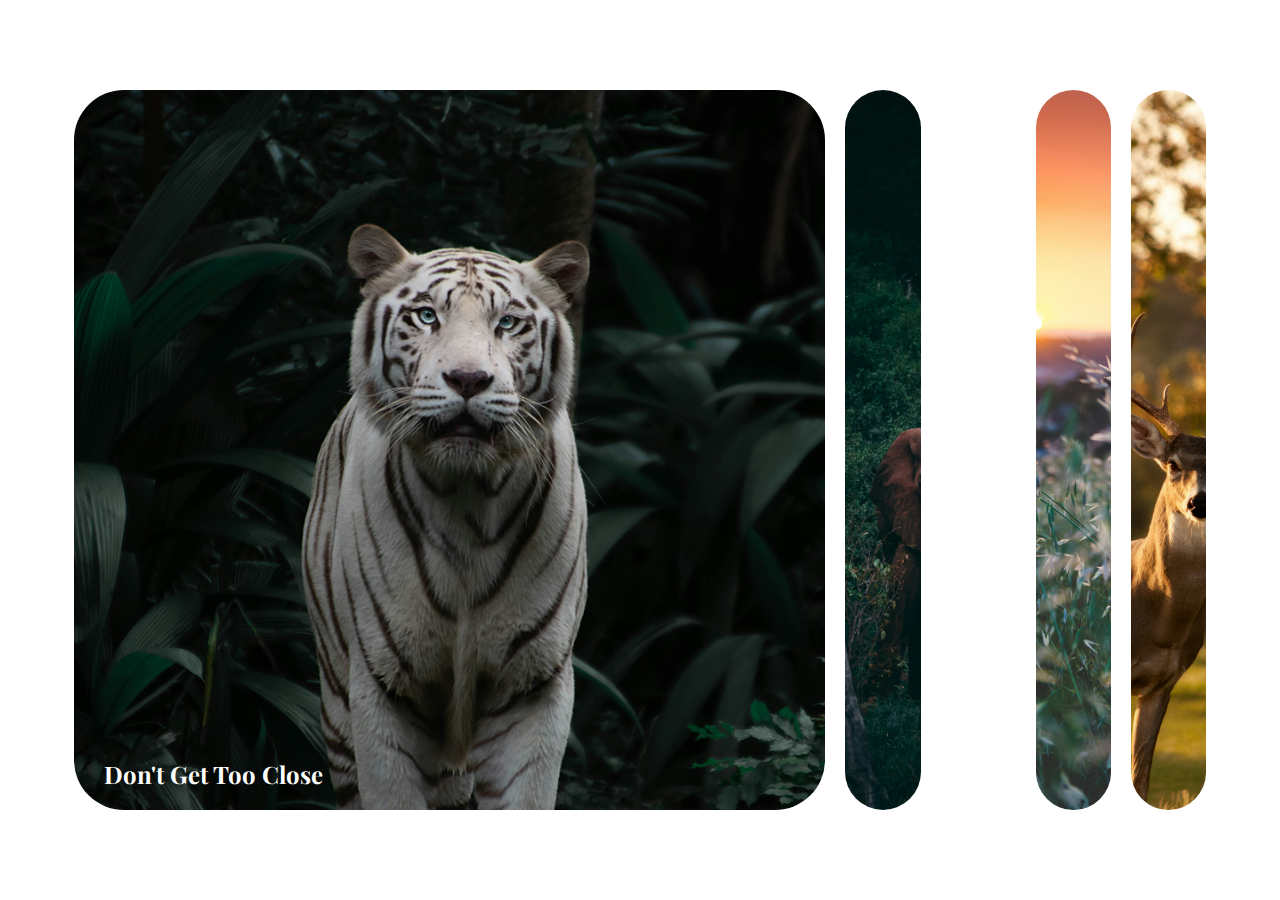
==== gallery.html @ a1c23e46 "fixed gallery" ====
<!DOCTYPE HTML>
<html lang="en">

    <head>
        <title>Gallery</title>
        <link rel="stylesheet" href="css/gallery.css">
    </head>

    <body>
        <div class="container">
            <div class="panel active" style="background-image: url('css/images/tiger.jpg')">
                <h3>Don't Get Too Close</h3>
            </div>
            <div class="panel" style="background-image: url('css/images/elephant.jpg')">
                <h3>The Elephant In The Room</h3>
            </div>
            <div class="panel" style="background-image: url('css/images/mountain.jpg')">
                <h3>Bird's Eye View</h3>
            </div>
            <div class="panel" style="background-image: url('css/images/flowers.jpg')">
                <h3>Floral Plains</h3>
            </div>
            <div class="panel" style="background-image: url('css/images/buck.jpg')">
                <h3>Don't Spook The Buck</h3>
            </div>
        </div>
    </body>

    <script src="js/gallery.js"></script>
</html>
---- css/gallery.css ----
@import url('https://fonts.googleapis.com/css2?family=Playfair+Display:ital,wght@0,400..900;1,400..900&display=swap');
*{
    box-sizing: border-box;
}

body {
height: 100vh;
display: flex;
align-items: center;
justify-content: center;
margin: 0;
font-family: "Playfair Display", serif;
}

.container {
    width: 90vw;
    display: flex;
}

.panel {
    background-size: cover;
    background-position: center;
    background-repeat: no-repeat;
    height: 80vh;
    border-radius: 50px;
    color: white;
    cursor: pointer;
    flex: 0.5;
    margin: 10px;
    position: relative;
    transition: flex 1s ease-in;
}

.panel.active{
    flex: 5;
}

.panel h3{
    font-size: 24px;
    position: absolute;
    left: 30px;
    bottom: 20px;
    margin: 0;
    opacity: 0;
}

.panel.active h3{
    opacity: 1;
    transition: opacity .5s ease-in .5s;
}


@media (max-width: 480px) {
    .panel:nth-of-type(4){
        display: none;
    }
    .panel:nth-of-type(5){
        display:none;
    }
    .container{
        width: 100vw;
    }
}
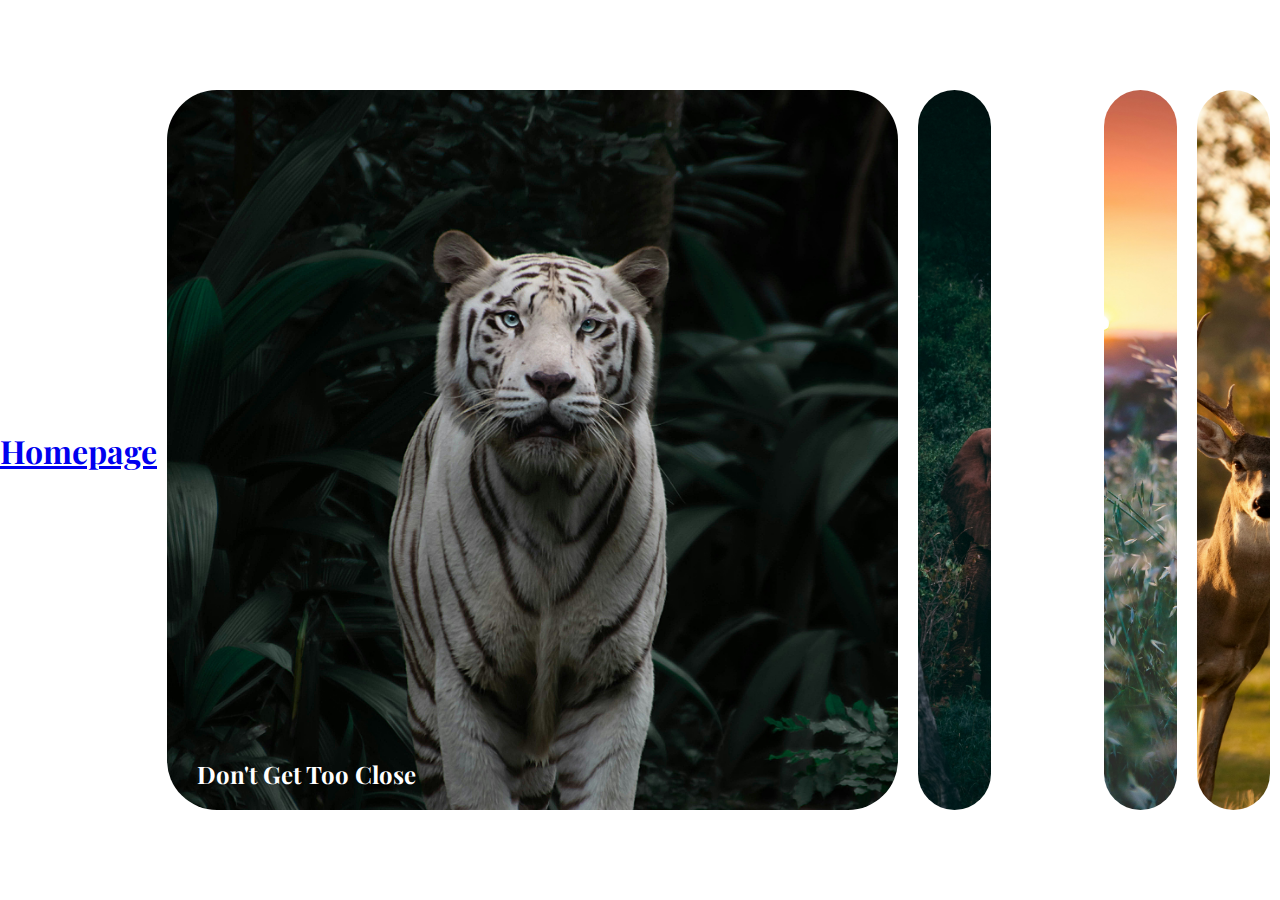
==== commit 39e0a5f8: "Mon, Mar 11, 2024, 2:27 PM -07:00" ====
--- a/gallery.html
+++ b/gallery.html
@@ -7,6 +7,11 @@
     </head>
 
     <body>
+        <div class="return">
+            <h1>
+                <a href="index.html">Homepage</a>
+            </h1>
+        </div>
         <div class="container">
             <div class="panel active" style="background-image: url('css/images/tiger.jpg')">
                 <h3>Don't Get Too Close</h3>
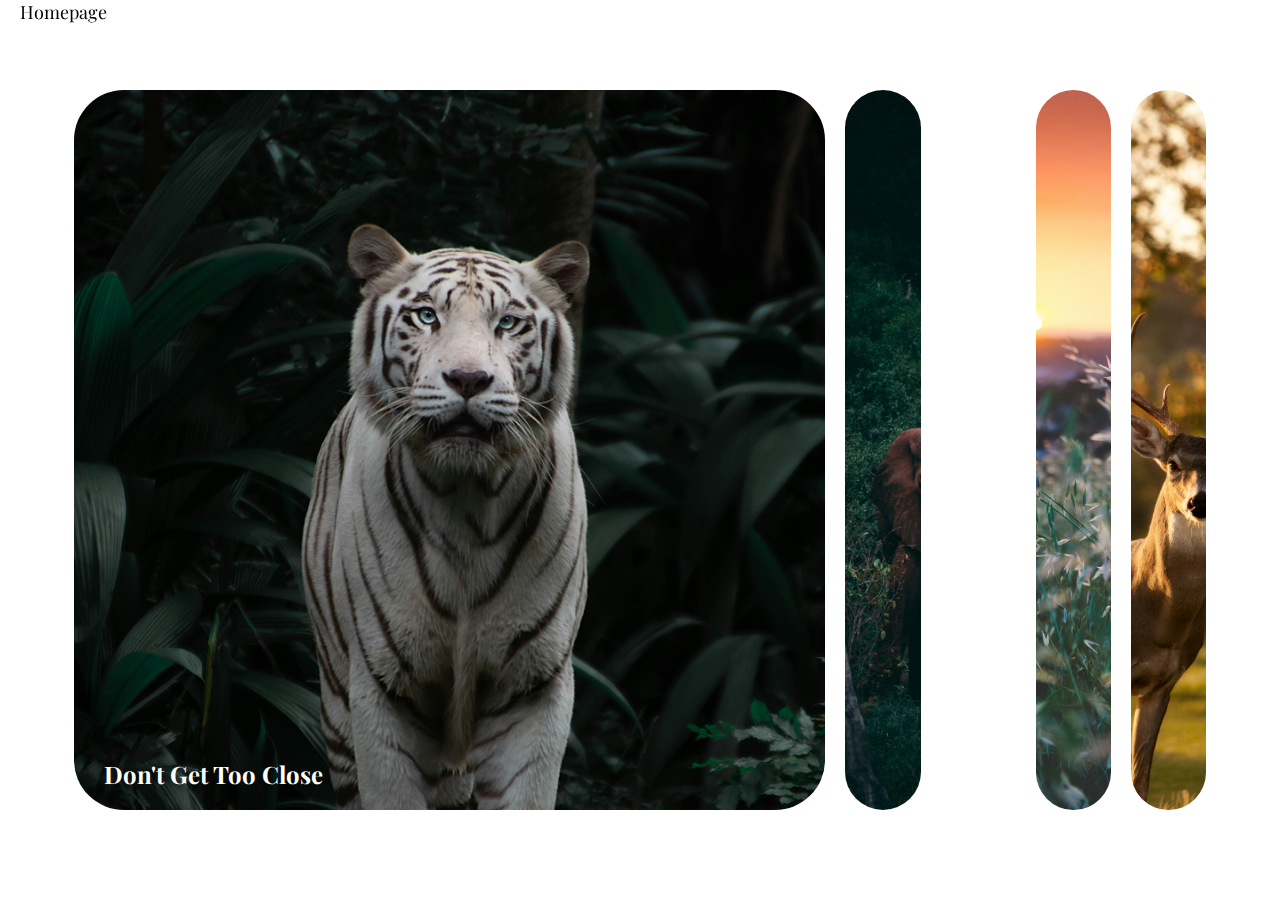
==== commit 1682e316: "linked pages back to index" ====
--- a/gallery.html
+++ b/gallery.html
@@ -7,11 +7,9 @@
     </head>
 
     <body>
-        <div class="return">
-            <h1>
+        <nav class="return">
                 <a href="index.html">Homepage</a>
-            </h1>
-        </div>
+        </nav>
         <div class="container">
             <div class="panel active" style="background-image: url('css/images/tiger.jpg')">
                 <h3>Don't Get Too Close</h3>
--- a/css/gallery.css
+++ b/css/gallery.css
@@ -60,4 +60,17 @@
     .container{
         width: 100vw;
     }
+}
+
+.return{
+    position: fixed;
+    top: 0px;
+    left: 20px;
+    right: 0;
+}
+
+.return a{
+    color: rgba(0,0,0);
+    text-decoration: none;
+    font-size: 18px;
 }